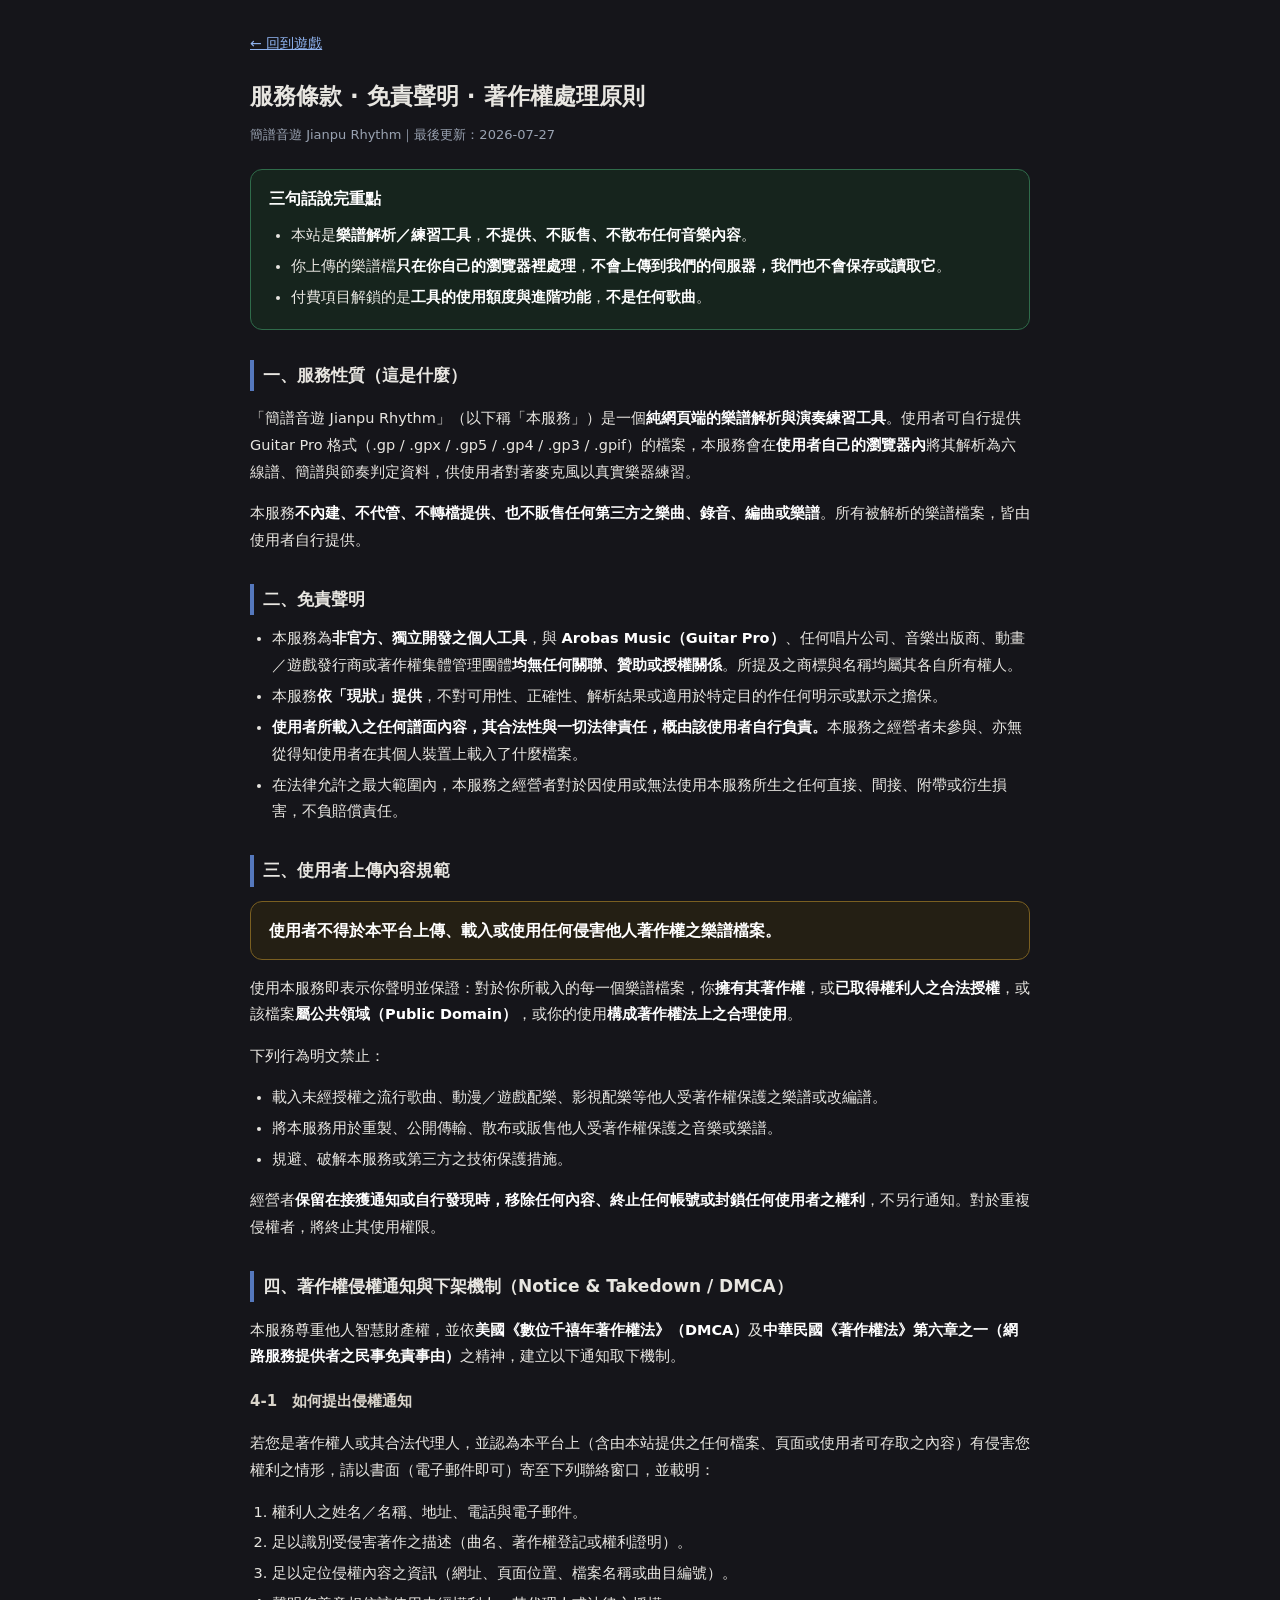
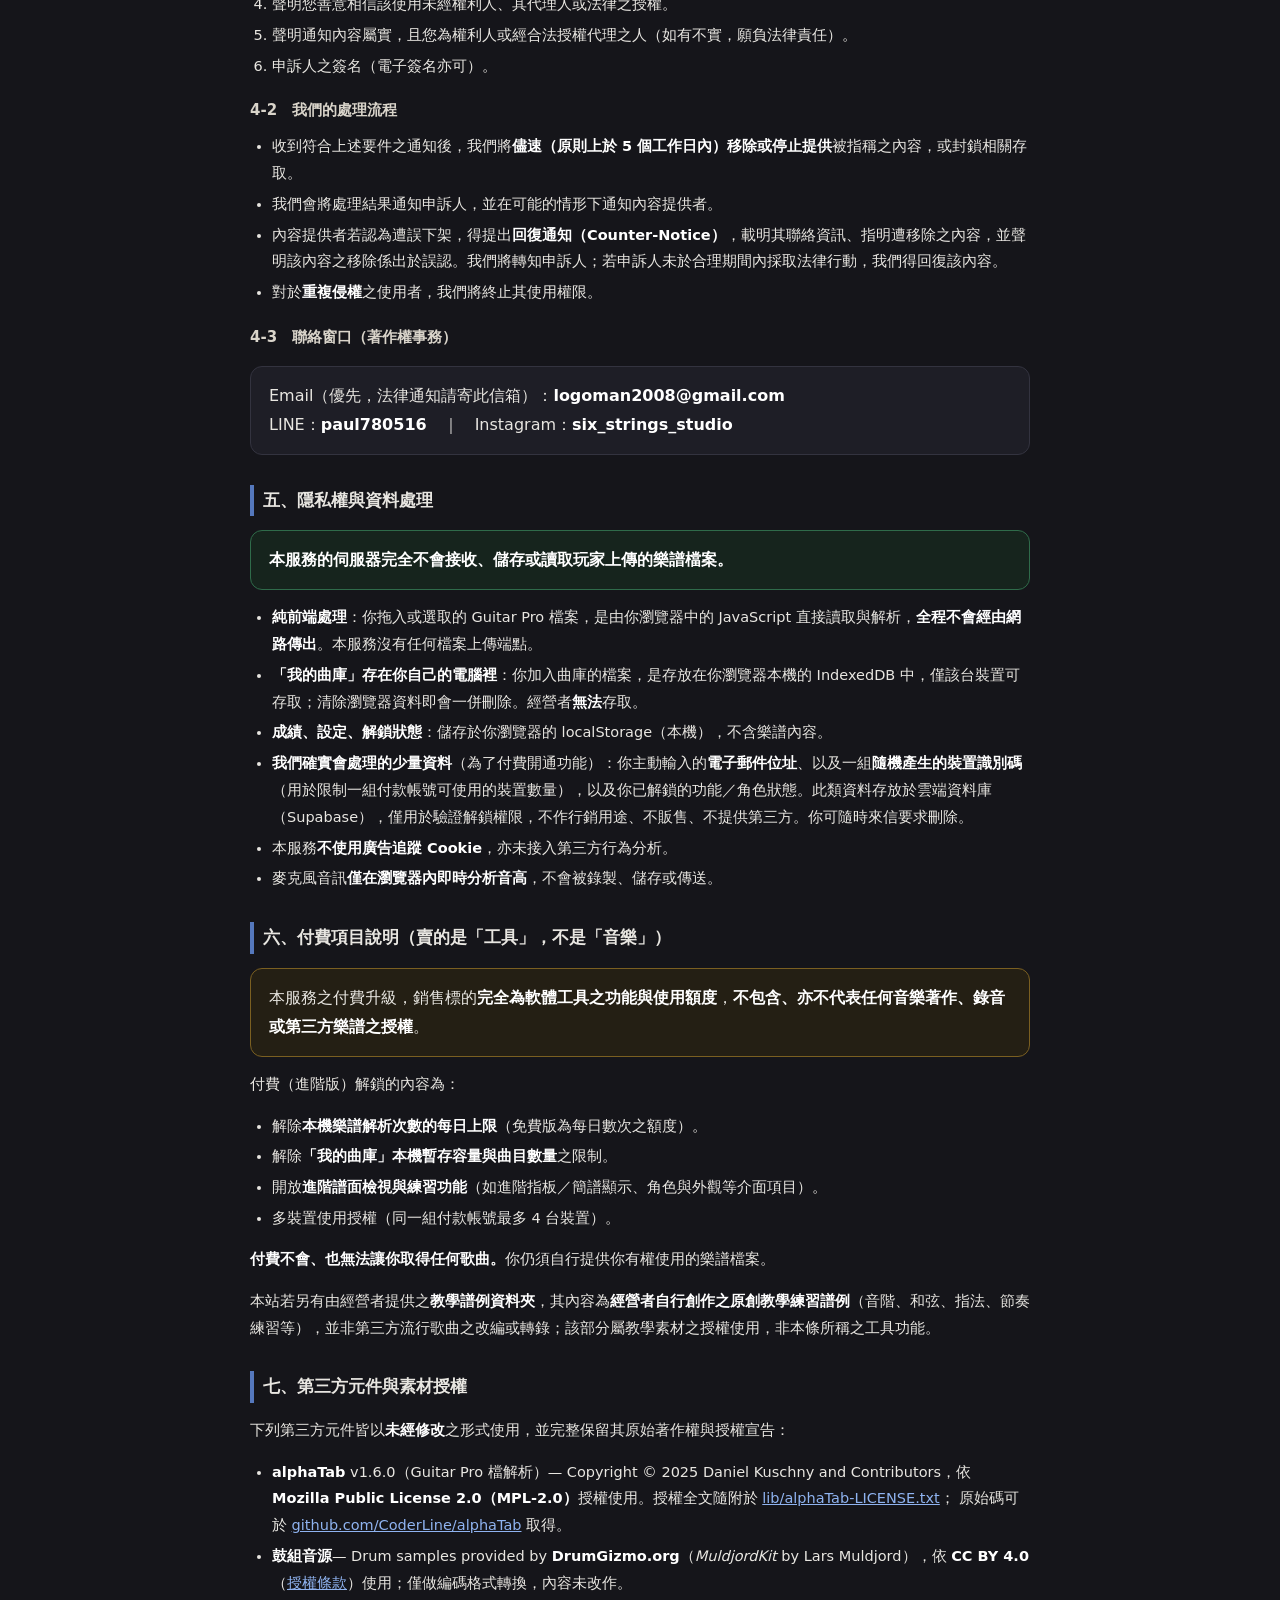
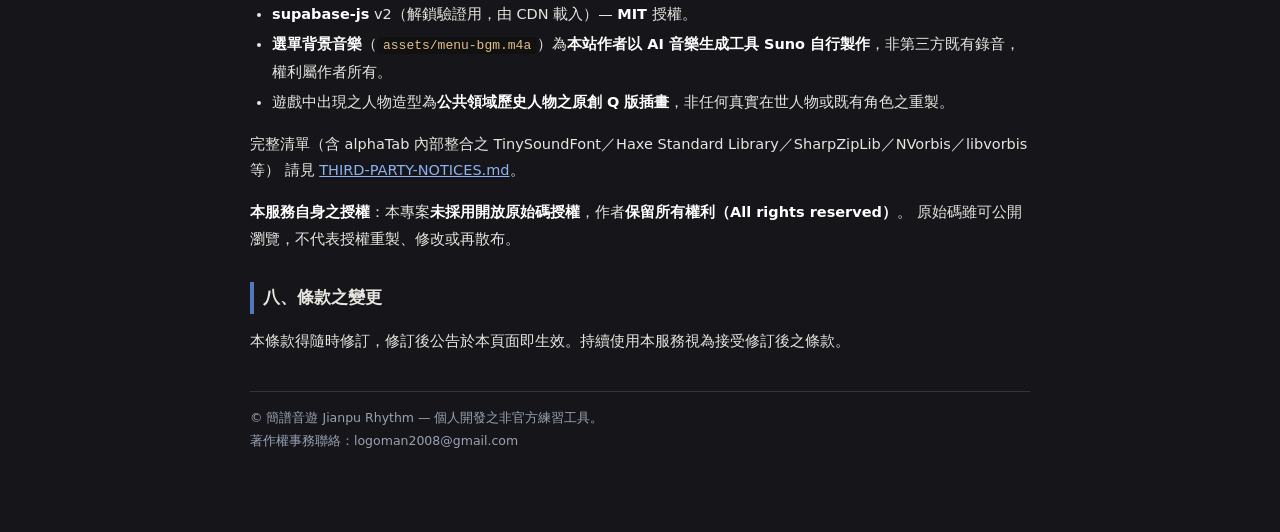
==== terms.html @ 22998b4a "簡譜音遊 Jianpu Rhythm — 公開遊玩版 v=20260727a（含服務條款/免責/DMCA下架機制/隱私、第三方授權聲明、alphaTab MPL-2.0 授權全文）" ====
<!DOCTYPE html>
<html lang="zh-Hant">
<head>
<meta charset="UTF-8" />
<meta name="viewport" content="width=device-width, initial-scale=1" />
<title>服務條款・免責聲明・著作權處理 · 簡譜音遊</title>
<style>
  :root{--bg:#15151a;--card:#1e1e26;--line:#33333f;--txt:#e8e6e1;--muted:#9aa3b2;--accent:#5578bd;--gold:#e0a44b;}
  *{box-sizing:border-box}
  html,body{margin:0;background:var(--bg);color:var(--txt);
    font-family:system-ui,"PingFang TC","Noto Sans TC","Microsoft JhengHei",sans-serif;line-height:1.85}
  .wrap{max-width:820px;margin:0 auto;padding:28px 20px 80px}
  a{color:#8fb3f0}
  h1{font-size:23px;margin:0 0 6px}
  .sub{color:var(--muted);font-size:13px;margin:0 0 22px}
  h2{font-size:17px;margin:30px 0 10px;border-left:4px solid var(--accent);padding-left:9px}
  h3{font-size:15px;margin:18px 0 6px;color:#d9d4ca}
  p,li{font-size:14.5px}
  ul,ol{padding-left:22px;margin:8px 0}
  li{margin:4px 0}
  .box{background:var(--card);border:1px solid var(--line);border-radius:12px;padding:14px 18px;margin:14px 0}
  .box.warn{border-color:#7a5f21;background:#241f14}
  .box.ok{border-color:#2f6b4a;background:#16241d}
  b{color:#fff}
  code{background:#111;padding:1px 6px;border-radius:4px;color:#e0c08a;font-size:13px}
  .back{display:inline-block;margin-bottom:18px;font-size:14px}
  .foot{margin-top:36px;padding-top:14px;border-top:1px solid var(--line);color:var(--muted);font-size:12.5px}
</style>
</head>
<body>
<div class="wrap">
  <a class="back" href="index.html">← 回到遊戲</a>
  <h1>服務條款 · 免責聲明 · 著作權處理原則</h1>
  <p class="sub">簡譜音遊 Jianpu Rhythm｜最後更新：2026-07-27</p>

  <div class="box ok">
    <b>三句話說完重點</b>
    <ul style="margin-bottom:0">
      <li>本站是<b>樂譜解析／練習工具</b>，<b>不提供、不販售、不散布任何音樂內容</b>。</li>
      <li>你上傳的樂譜檔<b>只在你自己的瀏覽器裡處理</b>，<b>不會上傳到我們的伺服器，我們也不會保存或讀取它</b>。</li>
      <li>付費項目解鎖的是<b>工具的使用額度與進階功能</b>，<b>不是任何歌曲</b>。</li>
    </ul>
  </div>

  <h2>一、服務性質（這是什麼）</h2>
  <p>「簡譜音遊 Jianpu Rhythm」（以下稱「本服務」）是一個<b>純網頁端的樂譜解析與演奏練習工具</b>。使用者可自行提供 Guitar Pro 格式（.gp / .gpx / .gp5 / .gp4 / .gp3 / .gpif）的檔案，本服務會在<b>使用者自己的瀏覽器內</b>將其解析為六線譜、簡譜與節奏判定資料，供使用者對著麥克風以真實樂器練習。</p>
  <p>本服務<b>不內建、不代管、不轉檔提供、也不販售任何第三方之樂曲、錄音、編曲或樂譜</b>。所有被解析的樂譜檔案，皆由使用者自行提供。</p>

  <h2>二、免責聲明</h2>
  <ul>
    <li>本服務為<b>非官方、獨立開發之個人工具</b>，與 <b>Arobas Music（Guitar Pro）</b>、任何唱片公司、音樂出版商、動畫／遊戲發行商或著作權集體管理團體<b>均無任何關聯、贊助或授權關係</b>。所提及之商標與名稱均屬其各自所有權人。</li>
    <li>本服務<b>依「現狀」提供</b>，不對可用性、正確性、解析結果或適用於特定目的作任何明示或默示之擔保。</li>
    <li><b>使用者所載入之任何譜面內容，其合法性與一切法律責任，概由該使用者自行負責。</b>本服務之經營者未參與、亦無從得知使用者在其個人裝置上載入了什麼檔案。</li>
    <li>在法律允許之最大範圍內，本服務之經營者對於因使用或無法使用本服務所生之任何直接、間接、附帶或衍生損害，不負賠償責任。</li>
  </ul>

  <h2>三、使用者上傳內容規範</h2>
  <div class="box warn">
    <b>使用者不得於本平台上傳、載入或使用任何侵害他人著作權之樂譜檔案。</b>
  </div>
  <p>使用本服務即表示你聲明並保證：對於你所載入的每一個樂譜檔案，你<b>擁有其著作權</b>，或<b>已取得權利人之合法授權</b>，或該檔案<b>屬公共領域（Public Domain）</b>，或你的使用<b>構成著作權法上之合理使用</b>。</p>
  <p>下列行為明文禁止：</p>
  <ul>
    <li>載入未經授權之流行歌曲、動漫／遊戲配樂、影視配樂等他人受著作權保護之樂譜或改編譜。</li>
    <li>將本服務用於重製、公開傳輸、散布或販售他人受著作權保護之音樂或樂譜。</li>
    <li>規避、破解本服務或第三方之技術保護措施。</li>
  </ul>
  <p>經營者<b>保留在接獲通知或自行發現時，移除任何內容、終止任何帳號或封鎖任何使用者之權利</b>，不另行通知。對於重複侵權者，將終止其使用權限。</p>

  <h2 id="dmca">四、著作權侵權通知與下架機制（Notice &amp; Takedown / DMCA）</h2>
  <p>本服務尊重他人智慧財產權，並依<b>美國《數位千禧年著作權法》（DMCA）</b>及<b>中華民國《著作權法》第六章之一（網路服務提供者之民事免責事由）</b>之精神，建立以下通知取下機制。</p>

  <h3>4-1　如何提出侵權通知</h3>
  <p>若您是著作權人或其合法代理人，並認為本平台上（含由本站提供之任何檔案、頁面或使用者可存取之內容）有侵害您權利之情形，請以書面（電子郵件即可）寄至下列聯絡窗口，並載明：</p>
  <ol>
    <li>權利人之姓名／名稱、地址、電話與電子郵件。</li>
    <li>足以識別受侵害著作之描述（曲名、著作權登記或權利證明）。</li>
    <li>足以定位侵權內容之資訊（網址、頁面位置、檔案名稱或曲目編號）。</li>
    <li>聲明您善意相信該使用未經權利人、其代理人或法律之授權。</li>
    <li>聲明通知內容屬實，且您為權利人或經合法授權代理之人（如有不實，願負法律責任）。</li>
    <li>申訴人之簽名（電子簽名亦可）。</li>
  </ol>

  <h3>4-2　我們的處理流程</h3>
  <ul>
    <li>收到符合上述要件之通知後，我們將<b>儘速（原則上於 5 個工作日內）移除或停止提供</b>被指稱之內容，或封鎖相關存取。</li>
    <li>我們會將處理結果通知申訴人，並在可能的情形下通知內容提供者。</li>
    <li>內容提供者若認為遭誤下架，得提出<b>回復通知（Counter-Notice）</b>，載明其聯絡資訊、指明遭移除之內容，並聲明該內容之移除係出於誤認。我們將轉知申訴人；若申訴人未於合理期間內採取法律行動，我們得回復該內容。</li>
    <li>對於<b>重複侵權</b>之使用者，我們將終止其使用權限。</li>
  </ul>

  <h3>4-3　聯絡窗口（著作權事務）</h3>
  <div class="box">
    Email（優先，法律通知請寄此信箱）：<b>logoman2008@gmail.com</b><br />
    LINE：<b>paul780516</b>　｜　Instagram：<b>six_strings_studio</b>
  </div>

  <h2 id="privacy">五、隱私權與資料處理</h2>
  <div class="box ok">
    <b>本服務的伺服器完全不會接收、儲存或讀取玩家上傳的樂譜檔案。</b>
  </div>
  <ul>
    <li><b>純前端處理</b>：你拖入或選取的 Guitar Pro 檔案，是由你瀏覽器中的 JavaScript 直接讀取與解析，<b>全程不會經由網路傳出</b>。本服務沒有任何檔案上傳端點。</li>
    <li><b>「我的曲庫」存在你自己的電腦裡</b>：你加入曲庫的檔案，是存放在你瀏覽器本機的 IndexedDB 中，僅該台裝置可存取；清除瀏覽器資料即會一併刪除。經營者<b>無法</b>存取。</li>
    <li><b>成績、設定、解鎖狀態</b>：儲存於你瀏覽器的 localStorage（本機），不含樂譜內容。</li>
    <li><b>我們確實會處理的少量資料</b>（為了付費開通功能）：你主動輸入的<b>電子郵件位址</b>、以及一組<b>隨機產生的裝置識別碼</b>（用於限制一組付款帳號可使用的裝置數量），以及你已解鎖的功能／角色狀態。此類資料存放於雲端資料庫（Supabase），僅用於驗證解鎖權限，不作行銷用途、不販售、不提供第三方。你可隨時來信要求刪除。</li>
    <li>本服務<b>不使用廣告追蹤 Cookie</b>，亦未接入第三方行為分析。</li>
    <li>麥克風音訊<b>僅在瀏覽器內即時分析音高</b>，不會被錄製、儲存或傳送。</li>
  </ul>

  <h2>六、付費項目說明（賣的是「工具」，不是「音樂」）</h2>
  <div class="box warn">
    本服務之付費升級，銷售標的<b>完全為軟體工具之功能與使用額度</b>，<b>不包含、亦不代表任何音樂著作、錄音或第三方樂譜之授權</b>。
  </div>
  <p>付費（進階版）解鎖的內容為：</p>
  <ul>
    <li>解除<b>本機樂譜解析次數的每日上限</b>（免費版為每日數次之額度）。</li>
    <li>解除<b>「我的曲庫」本機暫存容量與曲目數量</b>之限制。</li>
    <li>開放<b>進階譜面檢視與練習功能</b>（如進階指板／簡譜顯示、角色與外觀等介面項目）。</li>
    <li>多裝置使用授權（同一組付款帳號最多 4 台裝置）。</li>
  </ul>
  <p><b>付費不會、也無法讓你取得任何歌曲。</b>你仍須自行提供你有權使用的樂譜檔案。</p>
  <p>本站若另有由經營者提供之<b>教學譜例資料夾</b>，其內容為<b>經營者自行創作之原創教學練習譜例</b>（音階、和弦、指法、節奏練習等），並非第三方流行歌曲之改編或轉錄；該部分屬教學素材之授權使用，非本條所稱之工具功能。</p>

  <h2 id="oss">七、第三方元件與素材授權</h2>
  <p>下列第三方元件皆以<b>未經修改</b>之形式使用，並完整保留其原始著作權與授權宣告：</p>
  <ul>
    <li><b>alphaTab</b> v1.6.0（Guitar Pro 檔解析）— Copyright © 2025 Daniel Kuschny and Contributors，依
      <b>Mozilla Public License 2.0（MPL-2.0）</b>授權使用。授權全文隨附於
      <a href="lib/alphaTab-LICENSE.txt" target="_blank" rel="noopener">lib/alphaTab-LICENSE.txt</a>；
      原始碼可於 <a href="https://github.com/CoderLine/alphaTab" target="_blank" rel="noopener">github.com/CoderLine/alphaTab</a> 取得。</li>
    <li><b>鼓組音源</b>— Drum samples provided by <b>DrumGizmo.org</b>（<i>MuldjordKit</i> by Lars Muldjord），依
      <b>CC BY 4.0</b>（<a href="https://creativecommons.org/licenses/by/4.0/" target="_blank" rel="noopener">授權條款</a>）使用；僅做編碼格式轉換，內容未改作。</li>
    <li><b>supabase-js</b> v2（解鎖驗證用，由 CDN 載入）— <b>MIT</b> 授權。</li>
    <li><b>選單背景音樂</b>（<code>assets/menu-bgm.m4a</code>）為<b>本站作者以 AI 音樂生成工具 Suno 自行製作</b>，非第三方既有錄音，權利屬作者所有。</li>
    <li>遊戲中出現之人物造型為<b>公共領域歷史人物之原創 Q 版插畫</b>，非任何真實在世人物或既有角色之重製。</li>
  </ul>
  <p>完整清單（含 alphaTab 內部整合之 TinySoundFont／Haxe Standard Library／SharpZipLib／NVorbis／libvorbis 等）
     請見 <a href="THIRD-PARTY-NOTICES.md" target="_blank" rel="noopener">THIRD-PARTY-NOTICES.md</a>。</p>
  <p><b>本服務自身之授權</b>：本專案<b>未採用開放原始碼授權</b>，作者<b>保留所有權利（All rights reserved）</b>。
     原始碼雖可公開瀏覽，不代表授權重製、修改或再散布。</p>

  <h2>八、條款之變更</h2>
  <p>本條款得隨時修訂，修訂後公告於本頁面即生效。持續使用本服務視為接受修訂後之條款。</p>

  <div class="foot">
    © 簡譜音遊 Jianpu Rhythm — 個人開發之非官方練習工具。<br />
    著作權事務聯絡：logoman2008@gmail.com
  </div>
</div>
</body>
</html>
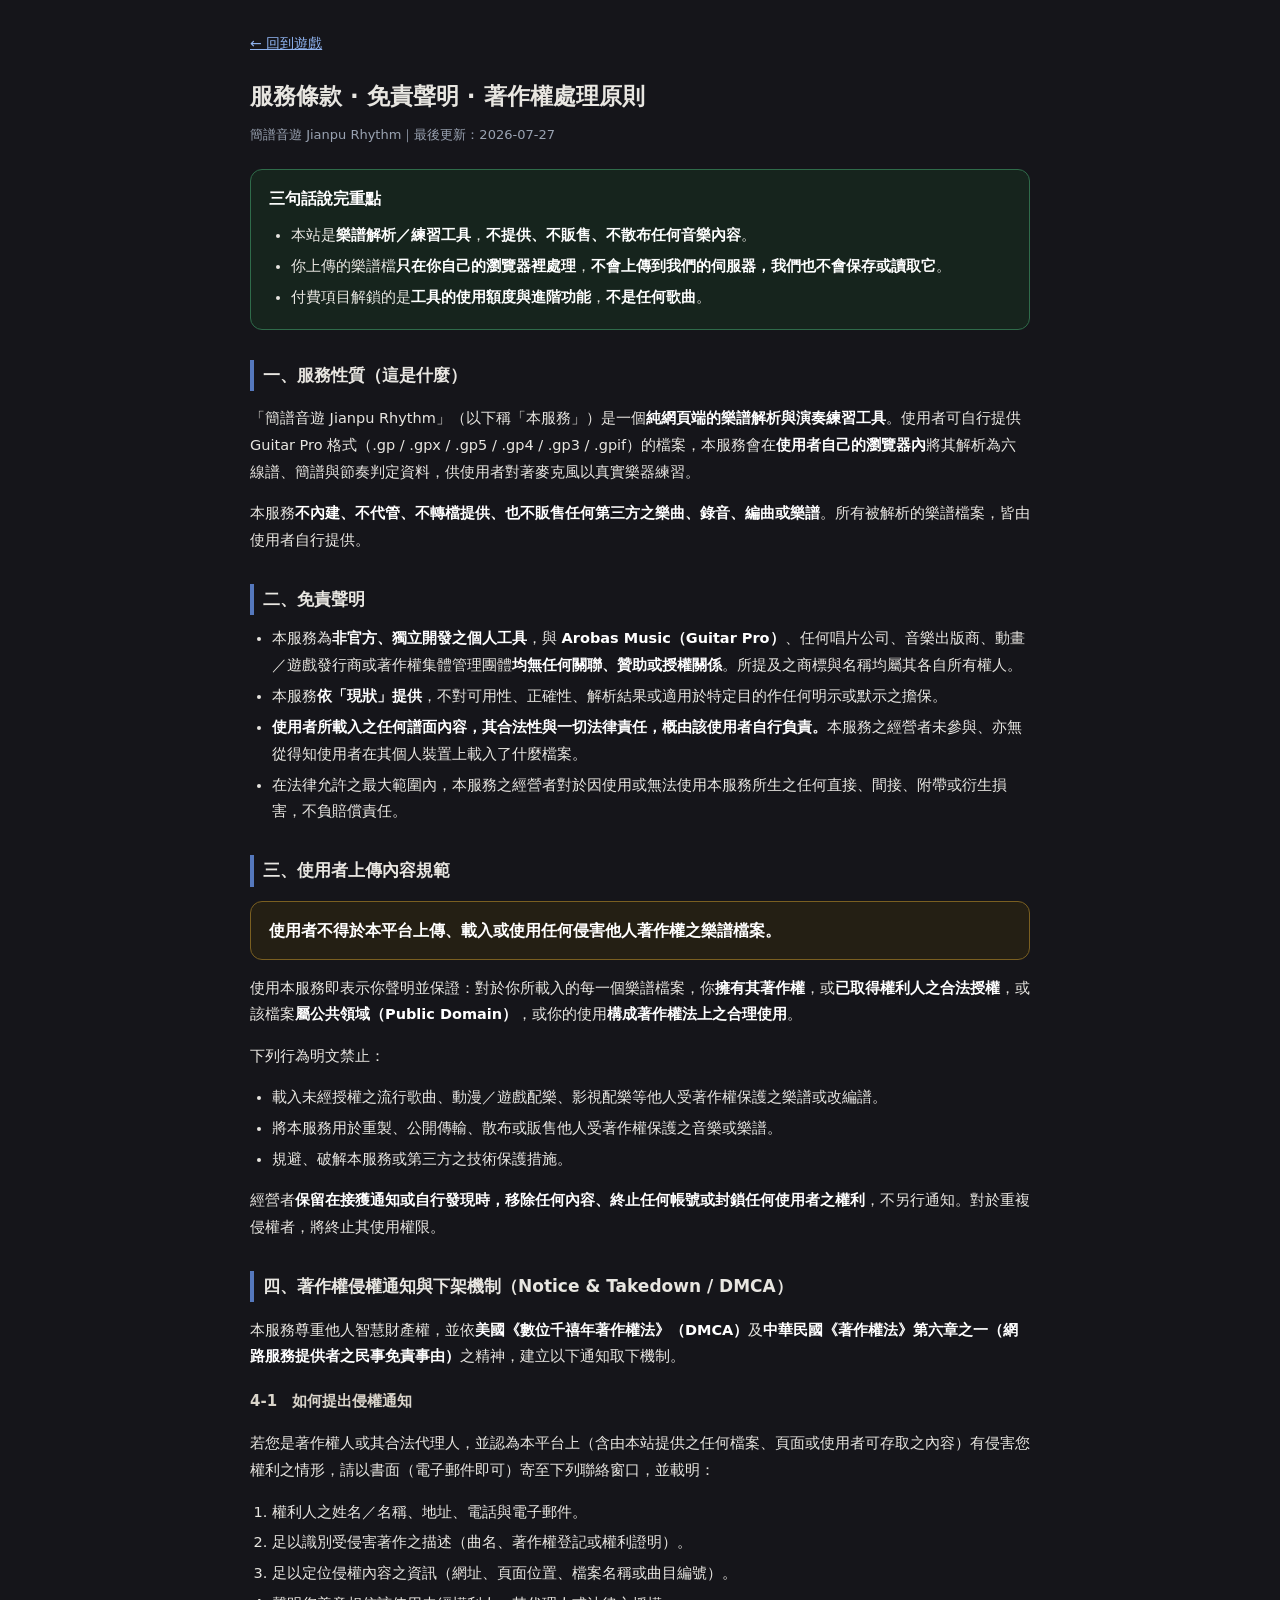
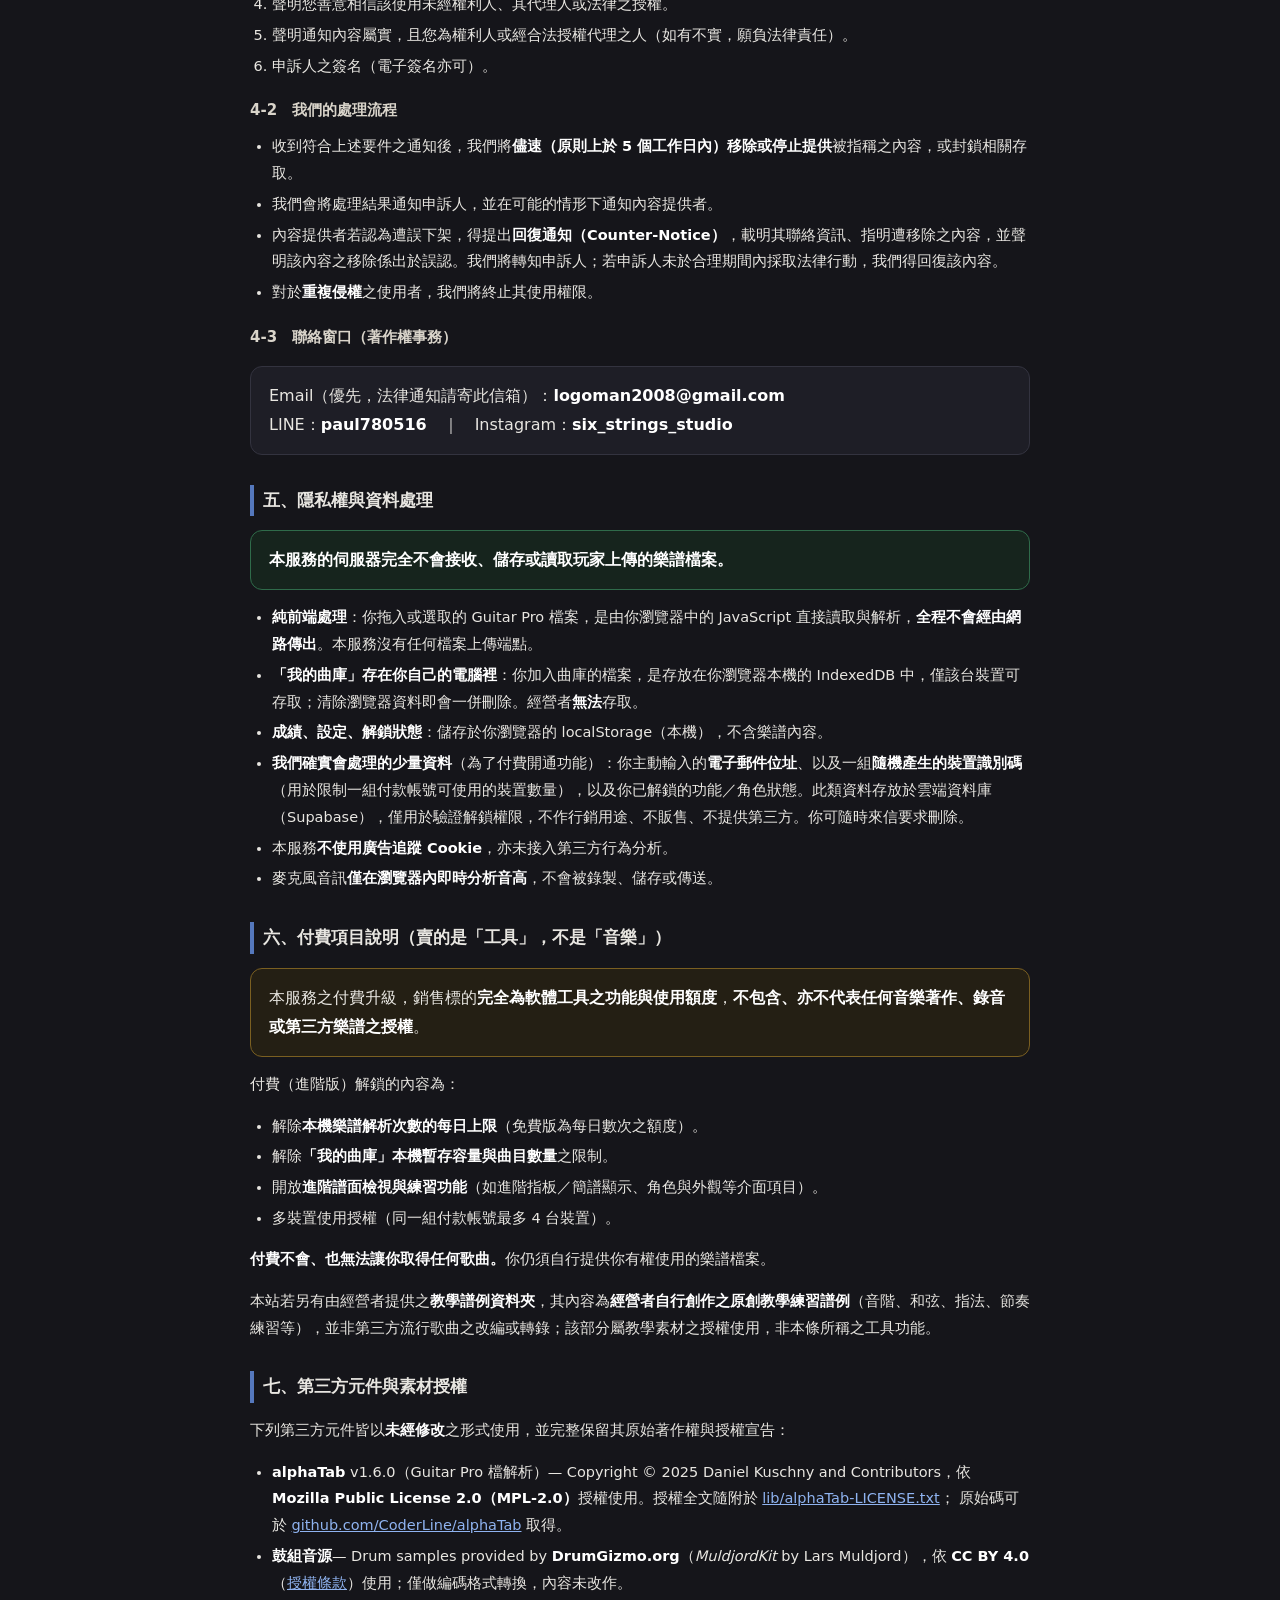
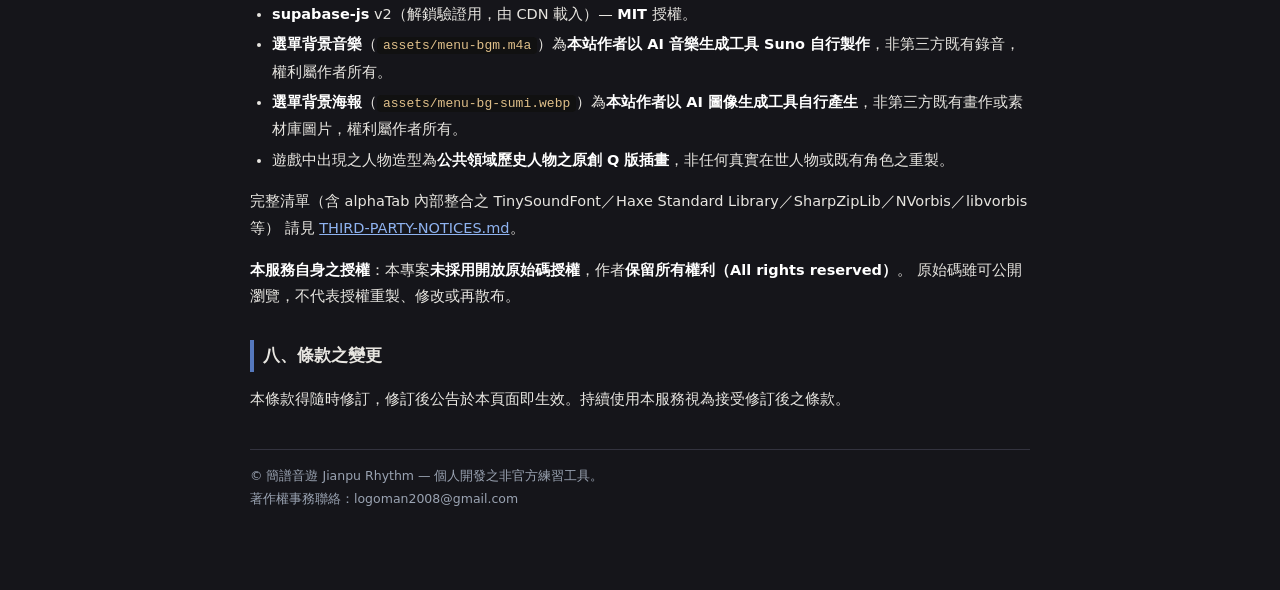
==== commit d3800c44: "選單背景換成水墨吉他手(茶道/侘寂、偏白和紙)；v=20260904b" ====
--- a/terms.html
+++ b/terms.html
@@ -3,7 +3,10 @@
 <head>
 <meta charset="UTF-8" />
 <meta name="viewport" content="width=device-width, initial-scale=1" />
-<title>服務條款・免責聲明・著作權處理 · 簡譜音遊</title>
+<title>服務條款・免責聲明・著作權處理｜簡譜音遊 Jianpu Rhythm</title>
+<meta name="description" content="簡譜音遊 Jianpu Rhythm 的服務條款、免責聲明、著作權侵權通知與下架機制（DMCA）、隱私權與資料處理說明，以及第三方元件授權。" />
+<meta name="robots" content="index, follow" />
+<link rel="canonical" href="https://logoman2008-dev.github.io/jianpu-rhythm-play/terms.html" />
 <style>
   :root{--bg:#15151a;--card:#1e1e26;--line:#33333f;--txt:#e8e6e1;--muted:#9aa3b2;--accent:#5578bd;--gold:#e0a44b;}
   *{box-sizing:border-box}
@@ -133,6 +136,7 @@
       <b>CC BY 4.0</b>（<a href="https://creativecommons.org/licenses/by/4.0/" target="_blank" rel="noopener">授權條款</a>）使用；僅做編碼格式轉換，內容未改作。</li>
     <li><b>supabase-js</b> v2（解鎖驗證用，由 CDN 載入）— <b>MIT</b> 授權。</li>
     <li><b>選單背景音樂</b>（<code>assets/menu-bgm.m4a</code>）為<b>本站作者以 AI 音樂生成工具 Suno 自行製作</b>，非第三方既有錄音，權利屬作者所有。</li>
+    <li><b>選單背景海報</b>（<code>assets/menu-bg-sumi.webp</code>）為<b>本站作者以 AI 圖像生成工具自行產生</b>，非第三方既有畫作或素材庫圖片，權利屬作者所有。</li>
     <li>遊戲中出現之人物造型為<b>公共領域歷史人物之原創 Q 版插畫</b>，非任何真實在世人物或既有角色之重製。</li>
   </ul>
   <p>完整清單（含 alphaTab 內部整合之 TinySoundFont／Haxe Standard Library／SharpZipLib／NVorbis／libvorbis 等）
